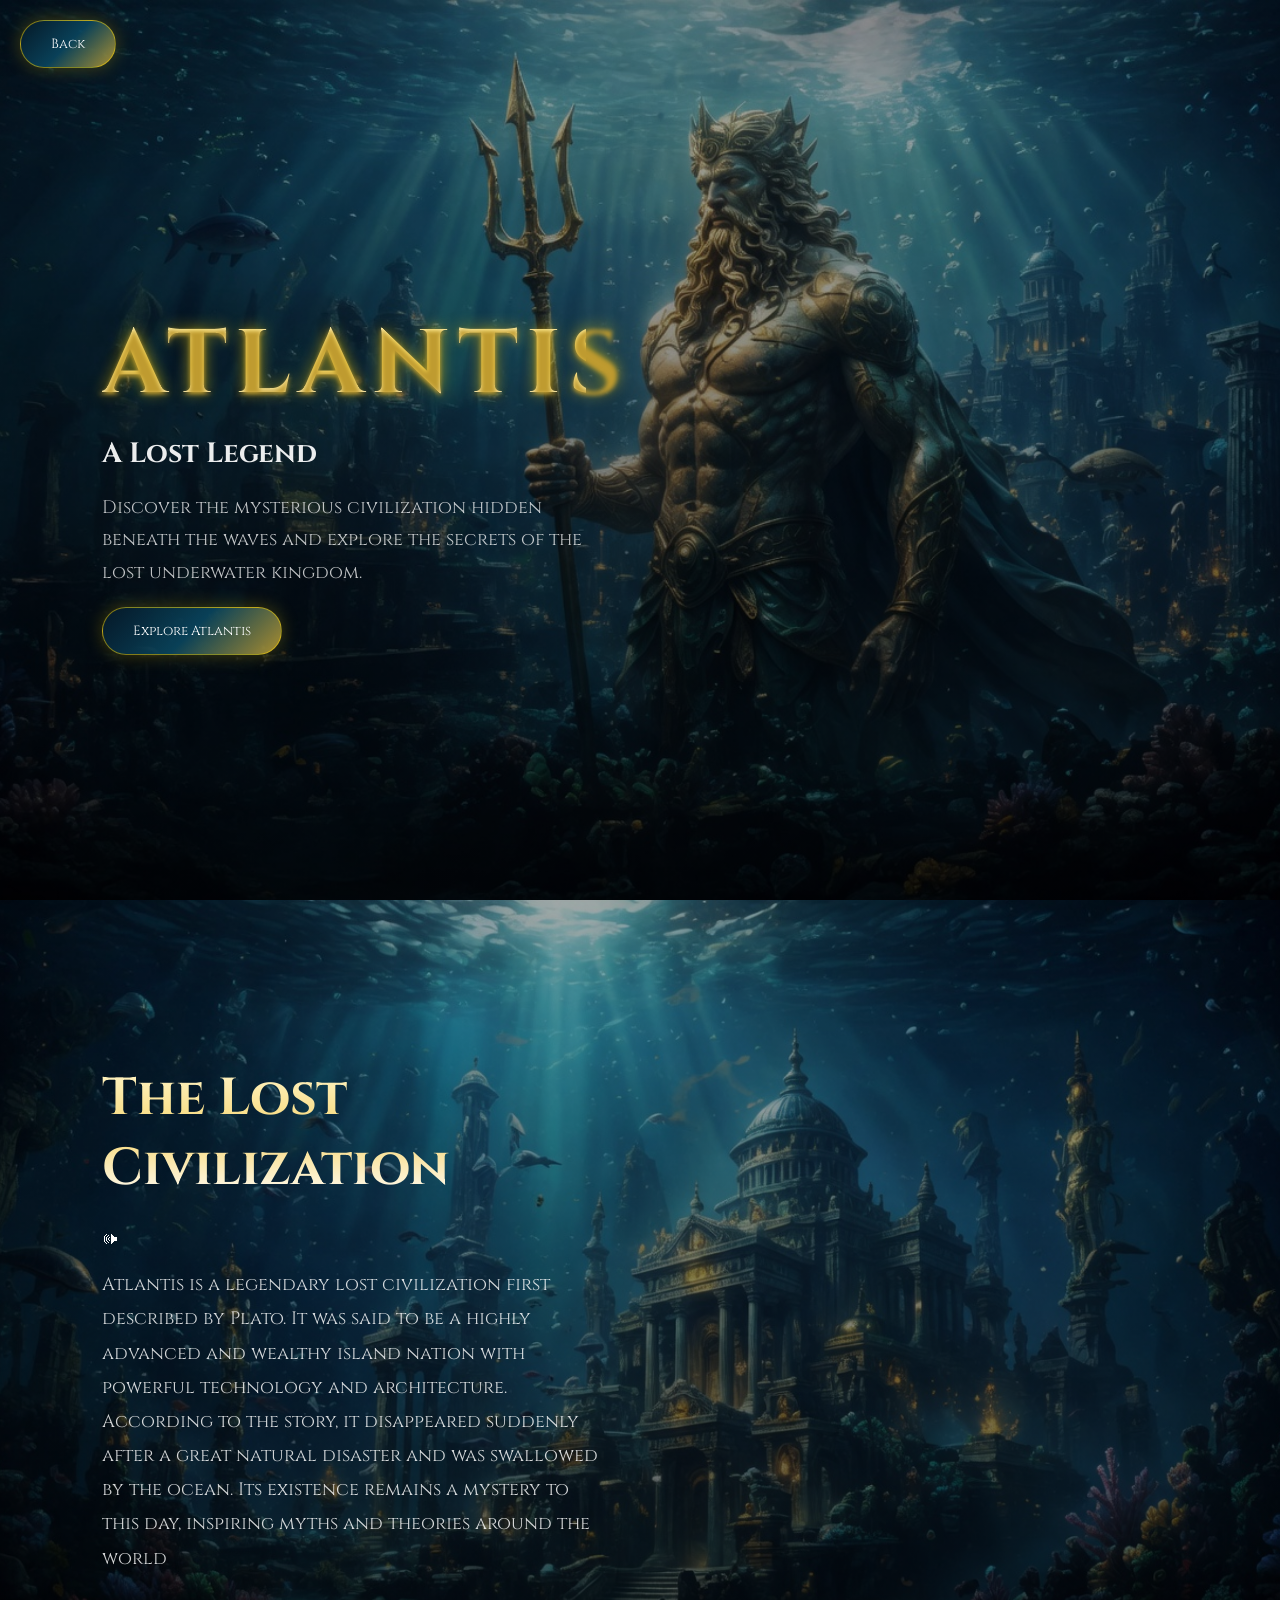
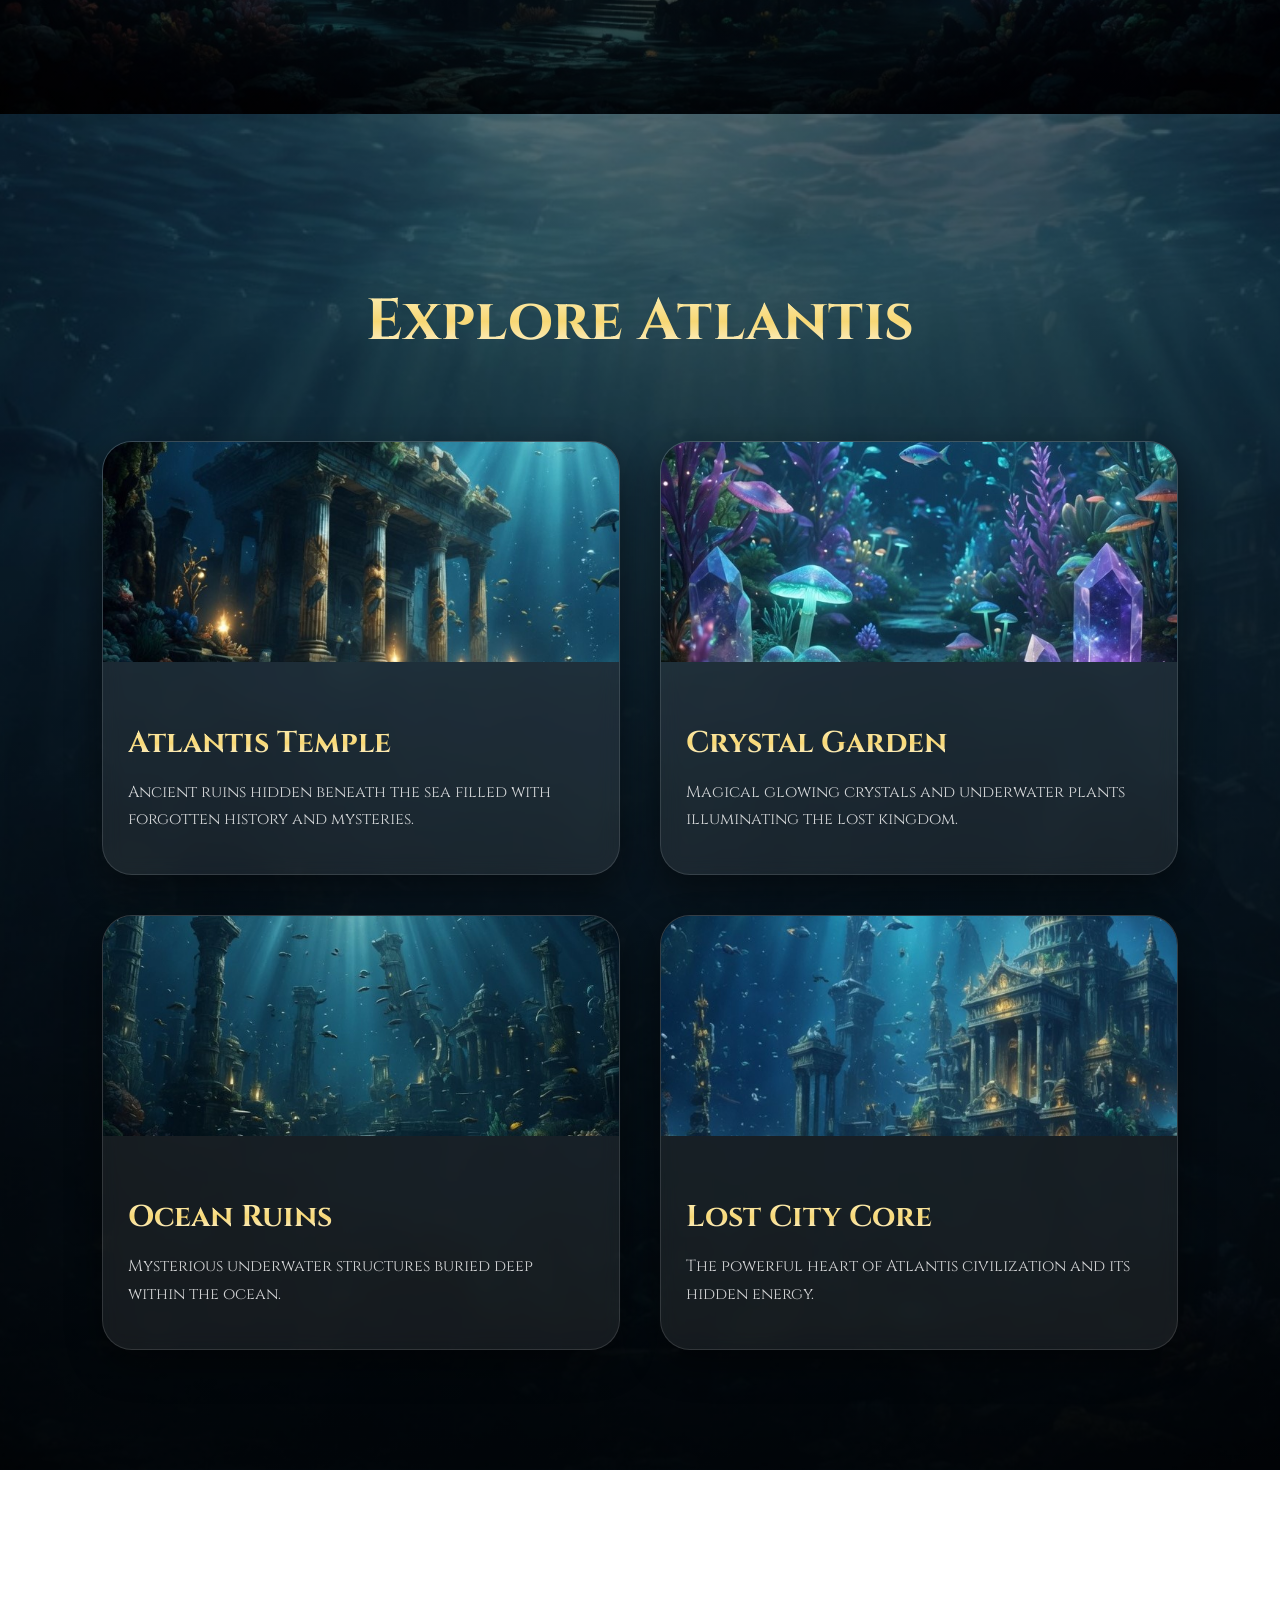
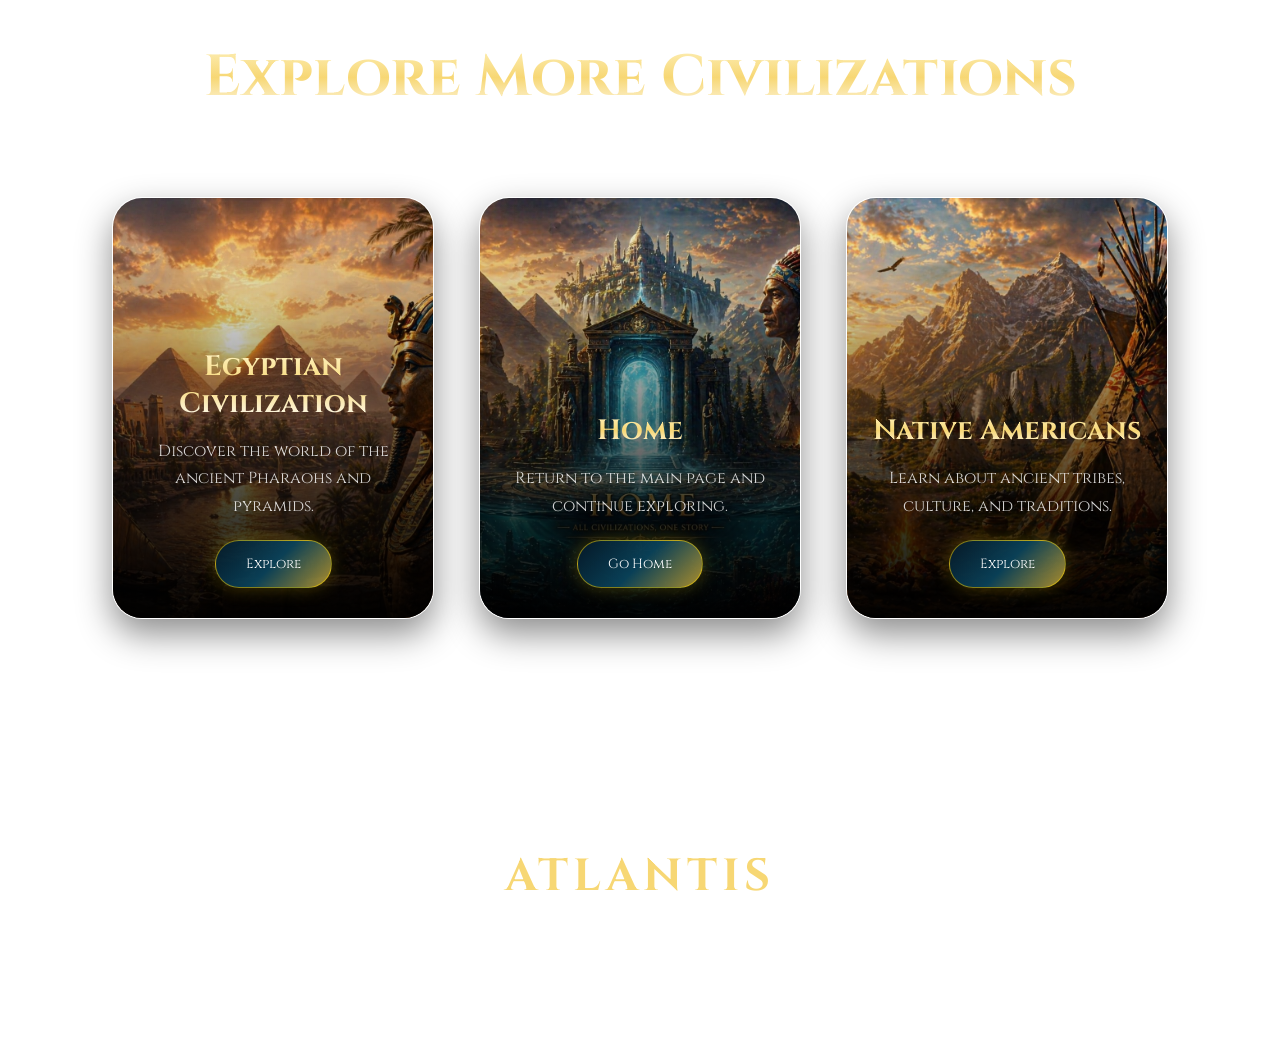
==== Atlantis-Page/page.html @ 10d13ae3 "The new version of Atlantis page" ====
<!DOCTYPE html>
<html lang="en">

<head>
    <meta charset="UTF-8">
    <meta name="viewport" content="width=device-width, initial-scale=1.0">
    <title>Atlantis</title>
    <link rel="stylesheet" href="theme.css">
    <link href="https://fonts.googleapis.com/css2?family=Cinzel:wght@400;500;600;700&display=swap" rel="stylesheet">
</head>

<body>

    <section class="hero">
        <div class="hero-text">
            <h1 class="main-title">ATLANTIS</h1>
            <h2 class="hero-subtitle">A Lost Legend</h2>
            <p class="hero-description">
                Discover the mysterious civilization hidden beneath the waves and explore
                the secrets of the lost underwater kingdom.
            </p>
            <button class="explore-btn">
                Explore Atlantis
            </button>

            <a href="../Start Page/index.html">
                <button class="back-btn" onclick="window.history.back()">
                    Back
                </button>
            </a>
        </div>

    </section>


    <section class="intro-section">

        <div class="brief">
            <h2 class="brief-title">
                The Lost Civilization
            </h2>
            <span class="ai-reader" onclick="toggleAudio(this)">
                    🕪
            </span>
            <div class="audio-box">
                <audio id="brief-audio" src="Media/AIReader.mp3"></audio>
            </div>
              <p>Atlantis is a legendary lost civilization first
                 described by Plato. It was said to be a highly advanced 
                 and wealthy island nation with powerful technology and architecture. According to the story,
                  it disappeared suddenly after a great natural disaster and was swallowed by the ocean.
                   Its existence remains a mystery to this day, inspiring myths and theories around the world
            </p>

        </div>

    </section>


    <section class="features-section">

        <h2 class="section-title">
            Explore Atlantis
        </h2>
        <div class="cards-container">

            <div class="card" onclick="showPopup('popup1')">
                <img src="Media/temple.jpeg" alt="Temple">
                <div class="card-content">
                    <h3 class="card-title">
                        Atlantis Temple
                    </h3>
                    <p>
                        Ancient ruins hidden beneath the sea filled with
                        forgotten history and mysteries.
                    </p>
                </div>
            </div>

            <div class="card" onclick="showPopup('popup2')">
                <img src="Media/crystal.jpeg" alt="Crystal Garden">
                <div class="card-content">
                    <h3 class="card-title">
                        Crystal Garden
                    </h3>
                    <p>
                        Magical glowing crystals and underwater plants
                        illuminating the lost kingdom.
                    </p>
                </div>
            </div>

            <div class="card" onclick="showPopup('popup3')">
                <img src="Media/ocean-ruins.jpeg" alt="Ocean Ruins">
                <div class="card-content">
                    <h3 class="card-title">
                        Ocean Ruins
                    </h3>
                    <p>
                        Mysterious underwater structures buried deep
                        within the ocean.
                    </p>
                </div>
            </div>

            <div class="card" onclick="showPopup('popup4')">
                <img src="Media/lost-city.jpeg" alt="Lost City Core">
                <div class="card-content">
                    <h3 class="card-title">
                        Lost City Core
                    </h3>
                    <p>
                        The powerful heart of Atlantis civilization
                        and its hidden energy.
                    </p>
                </div>
            </div>

        </div>
    </section>


    <section class="more-civilizations">
        <h2 class="more-title">
            Explore More Civilizations
        </h2>
        <div class="more-cards">

            <div class="more-card">
                <img src="Media/lastSection.png" alt="Egypt Civilization" class="card-img-top">
                <div class="more-card-content">
                    <h3>
                        Egyptian Civilization
                    </h3>
                    <p>
                        Discover the world of the ancient Pharaohs
                        and pyramids.
                    </p>
                    <a href="../Pharaohs-Page/pharaohs.html">
                        <button>
                            Explore
                        </button>
                    </a>
                </div>

            </div>

            <div class="more-card">
                <img src="Media/lastSection(home).png"alt="Home" class="card-img-top">
                <div class="more-card-content">
                    <h3>
                        Home
                    </h3>
                    <p>
                        Return to the main page and continue exploring.
                    </p>
                    <a href="../Start Page/index.html">
                        <button>
                            Go Home
                        </button>
                    </a>
                </div>
            </div>

            <div class="more-card">
                <img src="Media/lastSection(native americans).png" alt="Native Americans" class="card-img-top">
                <div class="more-card-content">
                    <h3>
                        Native Americans
                    </h3>
                    <p>
                        Learn about ancient tribes, culture,
                        and traditions.
                    </p>
                    <a href="../NativeAmericans-Page/american.html">
                        <button>
                            Explore
                        </button>
                    </a>
                </div>
            </div>
        </div>

    </section>

   <div class="last-section-bg">
    <footer class="footer">
        <h2 class="footer-title">
            ATLANTIS
        </h2>
        <p>
            Dive into the mysteries of Atlantis and explore
            ancient civilizations.
        </p>
    </footer>

</div>

    <script src="script.js"></script>

 <div class="popup" id="popup">
    <div class="popup-content">

        <span class="close" onclick="closePopup()">✖</span>

        <div class="popup-body">
            <img id="popup-img" src="" alt="image">
            <div class="popup-text">
                <h2 id="popup-title"></h2>
                <p id="popup-text"></p>
            </div>
        </div>

    </div>
</div>

</body>

</html>
---- Atlantis-Page/theme.css ----
html,
body {
  overflow-x: hidden;
  scroll-behavior: smooth;
}

body {
  margin: 0;
  padding: 0;
  min-height: 100vh;
  font-family: 'Cinzel', serif;
  background:
    linear-gradient(to bottom,
      rgba(1, 12, 24, .92),
      rgba(3, 22, 38, .92),
      rgba(1, 10, 20, .96));
  background-size: cover;
  background-position: center;
  background-attachment: fixed;
  color: white;
}


section {
  position: relative;
  width: 100%;
  padding: 120px 8%;
  box-sizing: border-box;
}


.hero {
  min-height: 100vh;
  display: flex;
  align-items: center;
  justify-content: space-between;
  gap: 60px;
  background:
    linear-gradient(rgba(0, 0, 0, .30),
      rgba(0, 0, 0, .65)),
    url('Media/newBackground.png');
  background-size: cover;
  background-position: center;
}

.hero-text {
  width: 45%;
}

.main-title {
  font-size: 90px;
  line-height: 1;
  letter-spacing: 8px;
  margin-bottom: 25px;
  background: linear-gradient(to bottom,
      #fff6cc,
      #f7d774,
      #ffffff);
  -webkit-background-clip: text;
  -webkit-text-fill-color: transparent;
  text-shadow: 0px 2px 4px #bf9b30, 0px 0px 15px rgba(255, 215, 0, .6);
}

.hero-subtitle {
  font-size: 28px;
  margin-bottom: 20px;
  color: rgba(255, 255, 255, .92);
}

.hero-description {
  font-size: 18px;
  line-height: 1.8;
  color: rgba(255, 255, 255, .75);
  max-width: 500px;
}


.explore-btn,
.back-btn {
  padding: 14px 30px;
  border-radius: 50px;
  border: 1px solid rgba(255, 215, 0, .5);
  background: linear-gradient(135deg,
      rgba(5, 25, 40, .95),
      rgba(10, 70, 95, .9),
      rgba(212, 175, 55, .8));
  color: white;
  font-family: 'Cinzel', serif;
  cursor: pointer;
  transition: .35s ease;
  box-shadow: 0 0 18px rgba(255, 215, 0, .25);
}

.explore-btn:hover,
.back-btn:hover {
  transform: translateY(-4px) scale(1.03);
  box-shadow: 0 0 30px rgba(255, 215, 0, .45);
}

.back-btn {
  position: fixed;
  top: 20px;
  left: 20px;
  z-index: 9999;
}

.intro-section {
  display: grid;
  grid-template-columns: 1fr 1fr;
  align-items: center;
  gap: 80px;
  background:
    linear-gradient(rgba(0, 0, 0, .30),
      rgba(0, 0, 0, .65)),
    url('Media/section2.png');
  background-size: cover;
  background-position: center;
}

.brief-title {
  font-size: 52px;
  margin-bottom: 25px;
  background: linear-gradient(to bottom,
      #fff6cc,
      #f7d774,
      #ffffff);
  -webkit-background-clip: text;
  -webkit-text-fill-color: transparent;
}

.brief p {
  color: rgba(255, 255, 255, .82);

  font-size: 18px;
  line-height: 1.9;
}


.features-section {
  background:
    linear-gradient(rgba(0, 0, 0, .30),
      rgba(0, 0, 0, .75)),
    url('Media/sec3.png');
  background-size: cover;
  background-position: center;
}

.section-title {
  text-align: center;
  font-size: 58px;
  margin-bottom: 80px;
  background: linear-gradient(to bottom,
      #fff6cc,
      #f7d774,
      #ffffff);
  -webkit-background-clip: text;
  -webkit-text-fill-color: transparent;
}

.cards-container {
  display: grid;
  grid-template-columns: repeat(2, 1fr);
  gap: 40px;
  width: 100%;
  max-width: 1200px;
  margin: auto;
}

.card {
  position: relative;
  overflow: hidden;
  min-height: 320px;
  border-radius: 30px;
  background: rgba(255, 255, 255, .08);
  backdrop-filter: blur(10px);
  border: 1px solid rgba(255, 255, 255, .12);
  box-shadow:
    0 15px 35px rgba(0, 0, 0, .45);

  transition:
    transform .35s ease,
    box-shadow .35s ease;
}

.card:hover {
  transform: translateY(-10px) scale(1.02);
  box-shadow: 0 25px 45px rgba(0, 0, 0, .65);
}

.card img {
  width: 100%;
  height: 220px;
  object-fit: cover;
  background: linear-gradient(to top,
      rgba(0, 0, 0, .95) 0%,
      rgba(0, 0, 0, .75) 25%,
      rgba(0, 0, 0, .45) 50%,
      rgba(0, 0, 0, .15) 75%,
      rgba(0, 0, 0, 0) 100%);
}

.card-content {
  padding: 25px;
}

.card-title {
  font-size: 30px;
  margin-bottom: 15px;
  background: linear-gradient(to bottom,
      #fff6cc,
      #f7d774,
      #ffffff);
  -webkit-background-clip: text;
  -webkit-text-fill-color: transparent;
}

.card p {
  color: rgba(255, 255, 255, .8);
  line-height: 1.7;
  font-size: 16px;
}

.more-civilizations {
  text-align: center;
  background:
    linear-gradient(rgba(0, 0, 0, .55),
      rgba(0, 0, 0, .78)),
    url('Media/sec4.png');
  background-size: cover;
  background-position: center;
  background-attachment: fixed;
}

.more-title {
  font-size: 58px;
  margin-bottom: 80px;

  background: linear-gradient(to bottom,
      #fff6cc,
      #f7d774,
      #ffffff);
  -webkit-background-clip: text;
  -webkit-text-fill-color: transparent;
}

.more-cards {
  display: flex;
  justify-content: center;
  align-items: center;
  gap: 45px;
  flex-wrap: wrap;
}


.more-card button {
  padding: 14px 30px;
  border-radius: 50px;
  border: 1px solid rgba(255, 215, 0, .5);
  background: linear-gradient(135deg,
      rgba(5, 25, 40, .95),
      rgba(10, 70, 95, .9),
      rgba(212, 175, 55, .8));
  color: white;
  font-family: 'Cinzel', serif;
  cursor: pointer;
  transition: .35s ease;
  box-shadow: 0 0 18px rgba(255, 215, 0, .25);
}

.more-card button:hover {
  transform: scale(1.05);
  box-shadow: 0 0 15px rgba(255, 215, 55, .4);
}

.more-card {
  position: relative;
  width: 320px;
  height: 420px;
  overflow: hidden;
  border-radius: 30px;
  background: rgba(255, 255, 255, .08);
  backdrop-filter: blur(10px);
  border: 1px solid rgba(255, 255, 255, .15);
  box-shadow: 0 15px 35px rgba(0, 0, 0, .45);
  transition:
    transform .4s ease,
    box-shadow .4s ease;
}

.more-card:hover {
  transform: translateY(-12px) scale(1.03);
  box-shadow:
    0 25px 45px rgba(0, 0, 0, .65);
}

.card-img-top {
  width: 100%;
  height: 100%;
  object-fit: cover;
}

.more-card::before {
  content: "";
  position: absolute;
  inset: 0;
  background: linear-gradient(to top,
      rgba(0, 0, 0, .95) 0%,
      rgba(0, 0, 0, .75) 25%,
      rgba(0, 0, 0, .45) 50%,
      rgba(0, 0, 0, .15) 75%,
      rgba(0, 0, 0, 0) 100%);

  z-index: 1;
}


.more-card-content {
  position: absolute;
  bottom: 30px;
  left: 25px;
  right: 25px;
  z-index: 2;
}

.more-card-content h3 {
  font-size: 28px;
  margin-bottom: 15px;
  background: linear-gradient(to bottom,
      #fff6cc,
      #f7d774,
      #ffffff);

  -webkit-background-clip: text;
  -webkit-text-fill-color: transparent;
}

.more-card-content p {
  color: rgba(255, 255, 255, .82);
  line-height: 1.7;
  margin-bottom: 20px;
}


.last-section-bg {
  background:
    linear-gradient(rgba(0, 0, 0, .45),
      rgba(0, 0, 0, .88)),
    url('Media/footer.png');

  background-size: cover;
  background-position: center;
  background-attachment: fixed;

}


.footer {
  text-align: center;
  padding: 70px 20px;
}

.footer-title {
  font-size: 45px;
  letter-spacing: 5px;
  margin-bottom: 20px;
  color: #f7d774;
}

.footer p {
  color: rgba(255, 255, 255, .7);
  font-size: 17px;
}


.popup {
  display: none;
  position: fixed;
  inset: 0;
  background: rgba(0, 0, 0, .7);
  justify-content: center;
  align-items: center;
  z-index: 9999;
}


.popup-content {
  background: rgba(34, 52, 62, 0.95);
  padding: 25px;
  border-radius: 20px;
  width: 70%;
  color: white;
  position: relative;
}

.popup-body {
  display: flex;
  gap: 20px;
  align-items: flex-start;
}

.popup-body img {
  width: 45%;
  height: 300px;
  object-fit: cover;
  border-radius: 15px;
}

.popup-text h2 {
  width: 55%;
  max-height: 300px;
  overflow-y: auto;
  padding-right: 10px;
    background: linear-gradient(to bottom,
      #fff6cc,
      #f7d774,
      #ffffff);
  -webkit-background-clip: text;
  -webkit-text-fill-color: transparent;
}

.popup-text p {
  line-height: 1.8;
}


.close {
  position: absolute;
  top: 10px;
  right: 15px;
  cursor: pointer;
  font-size: 20px;
}



@media (max-width: 992px) {

  .hero,
  .intro-section {
    grid-template-columns: 1fr;
    flex-direction: column;
    text-align: center;
  }

  .hero-text,
  .hero-image {
    width: 100%;
  }

  .main-title {
    font-size: 65px;
  }

  .cards-container {
    grid-template-columns: 1fr;
  }
}


@media (max-width: 768px) {
  .popup-body {
    flex-direction: column;
  }

  .popup-body img,
  .popup-text {
    width: 100%;
  }
}

@media (max-width: 600px) {

  section {
    padding: 90px 6%;
  }

  .main-title {
    font-size: 48px;
    letter-spacing: 4px;
  }

  .brief-title,
  .section-title,
  .more-title,
  .gallery-title {
    font-size: 38px;
  }

  .hero-subtitle {
    font-size: 22px;
  }

  .more-card {
    width: 100%;
    max-width: 340px;
  }
}
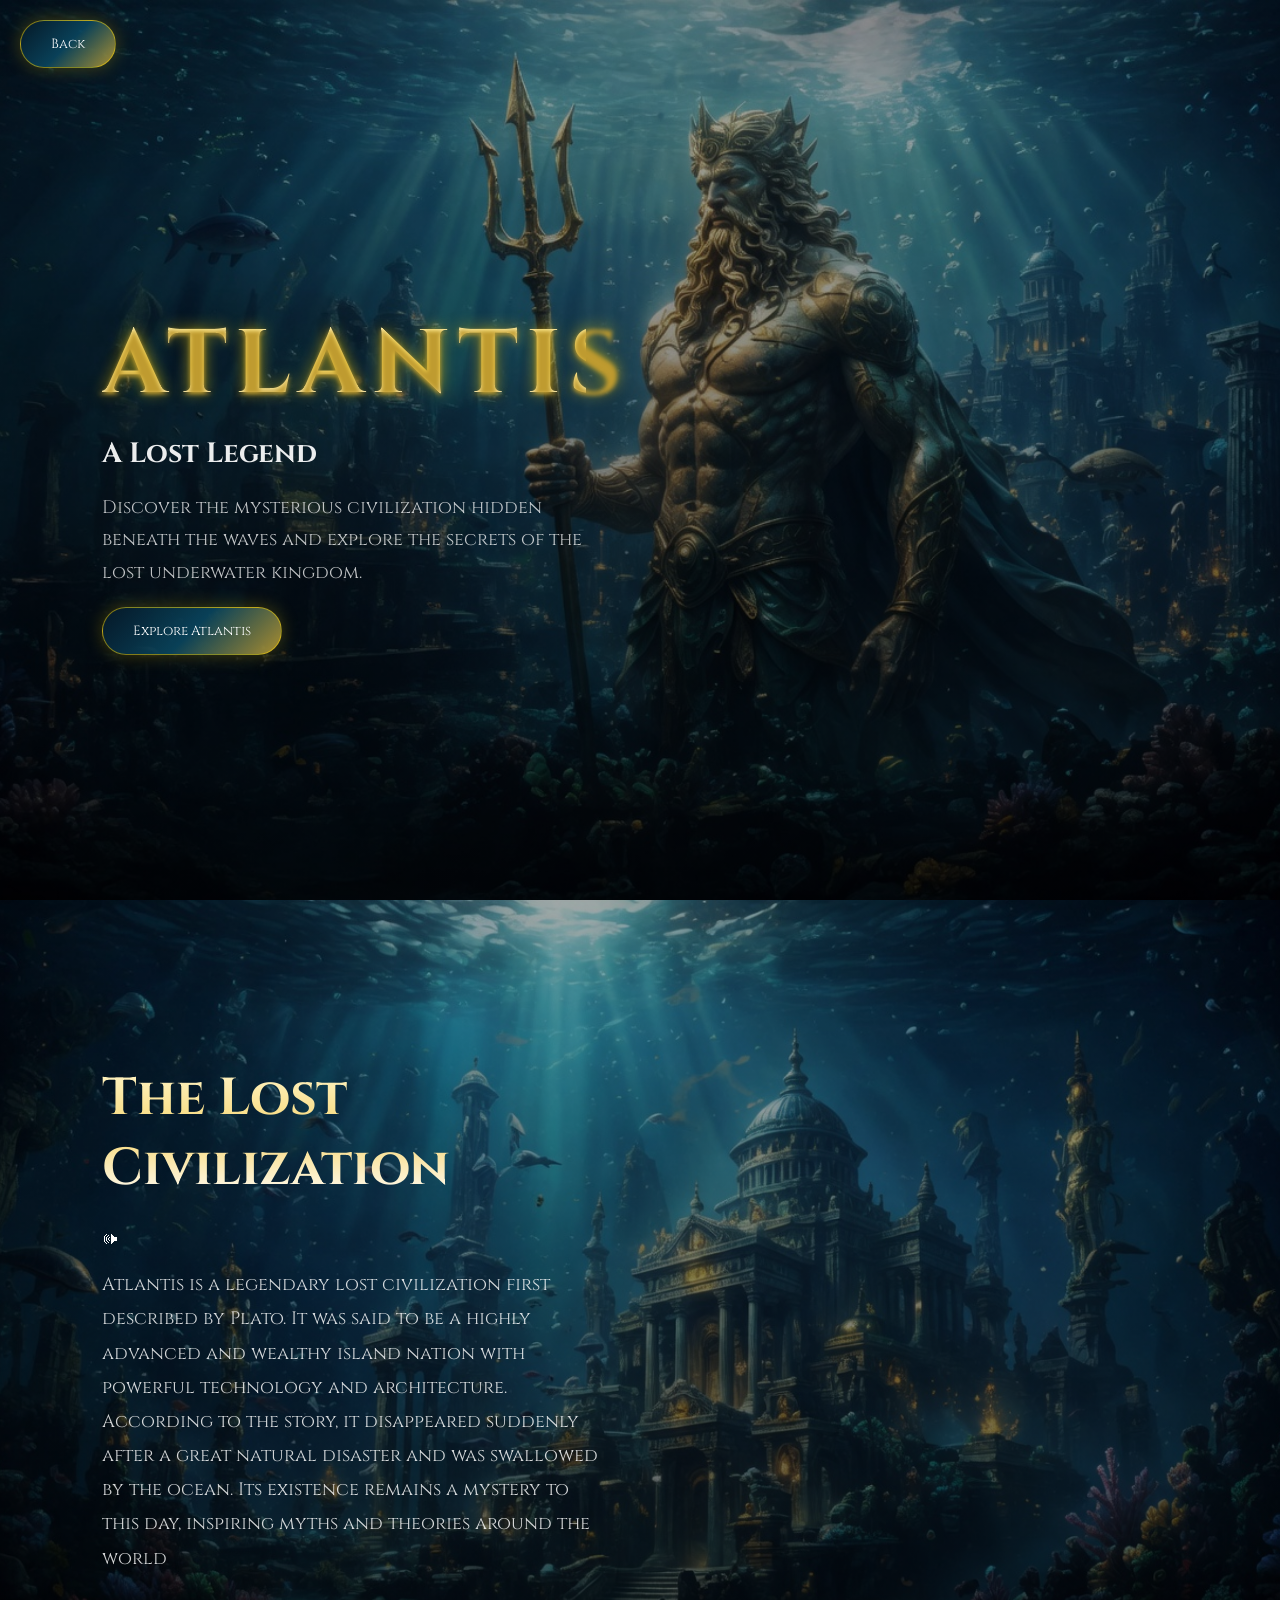
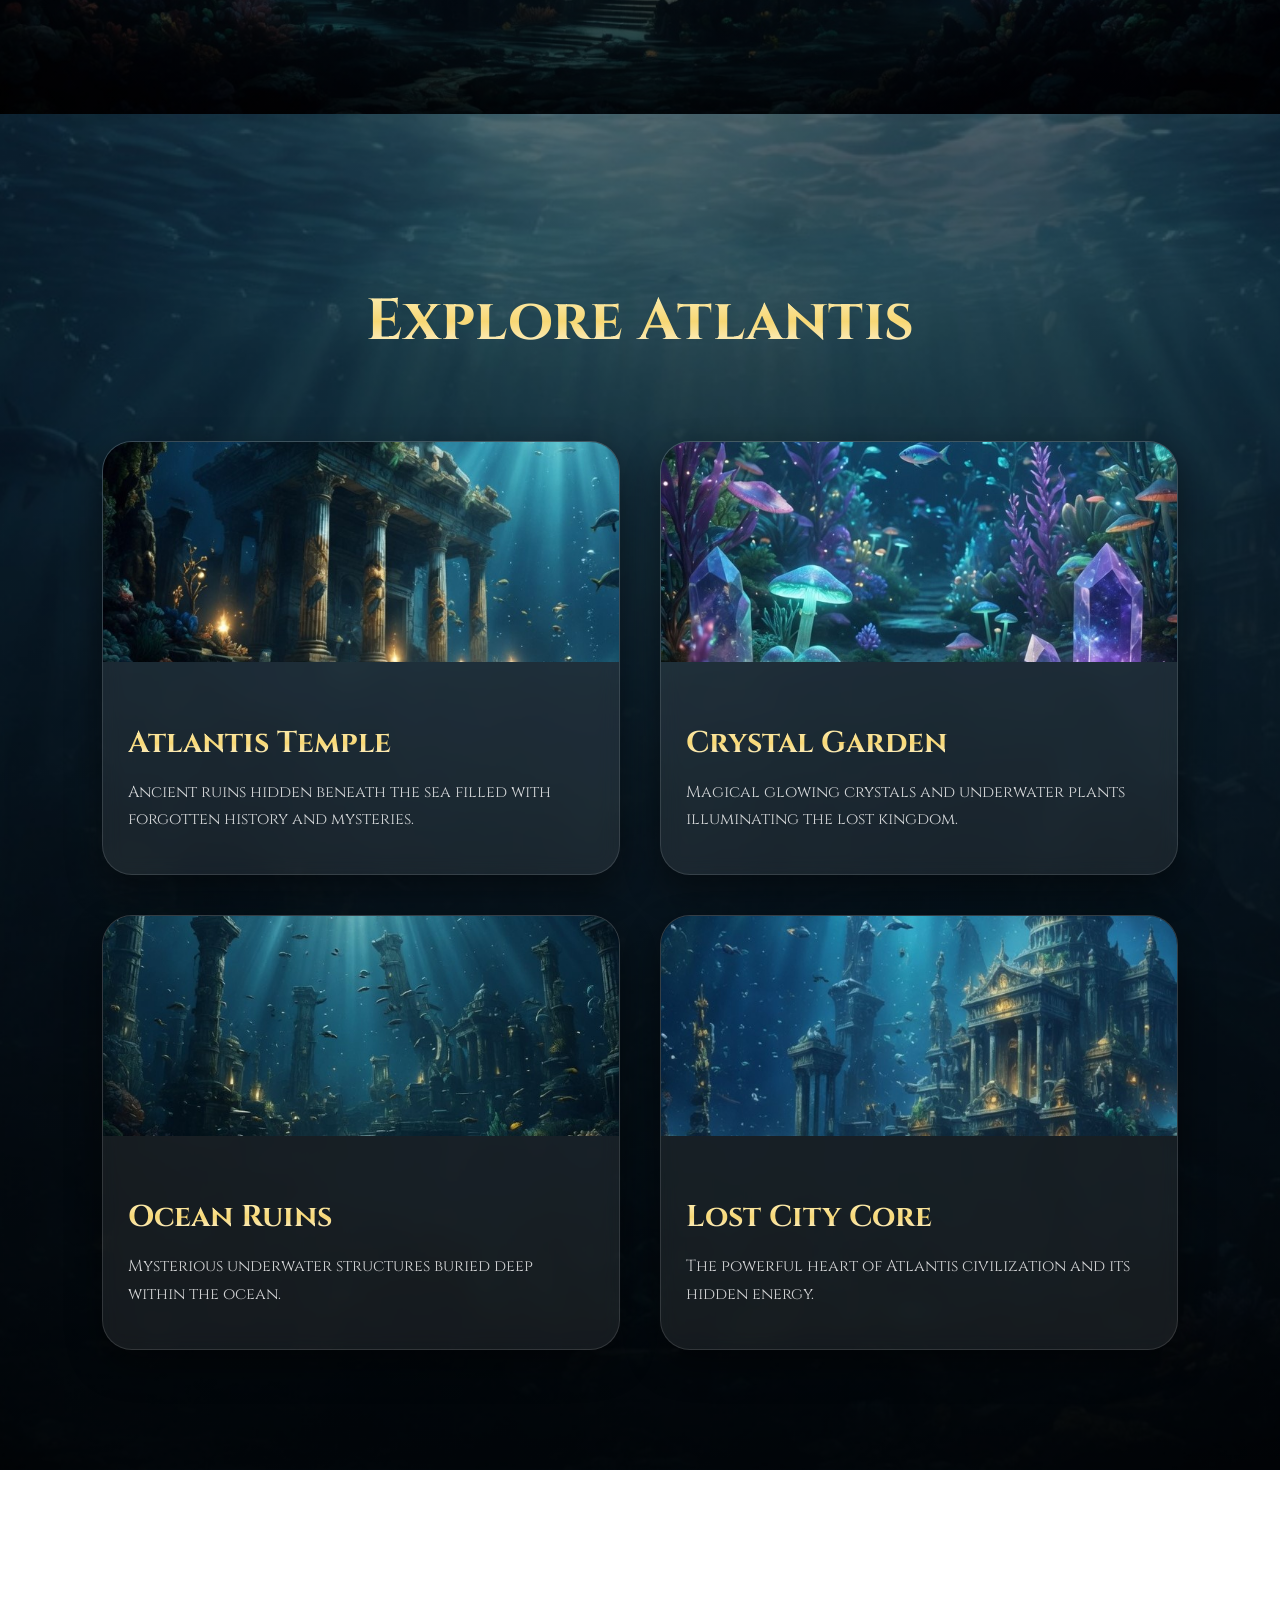
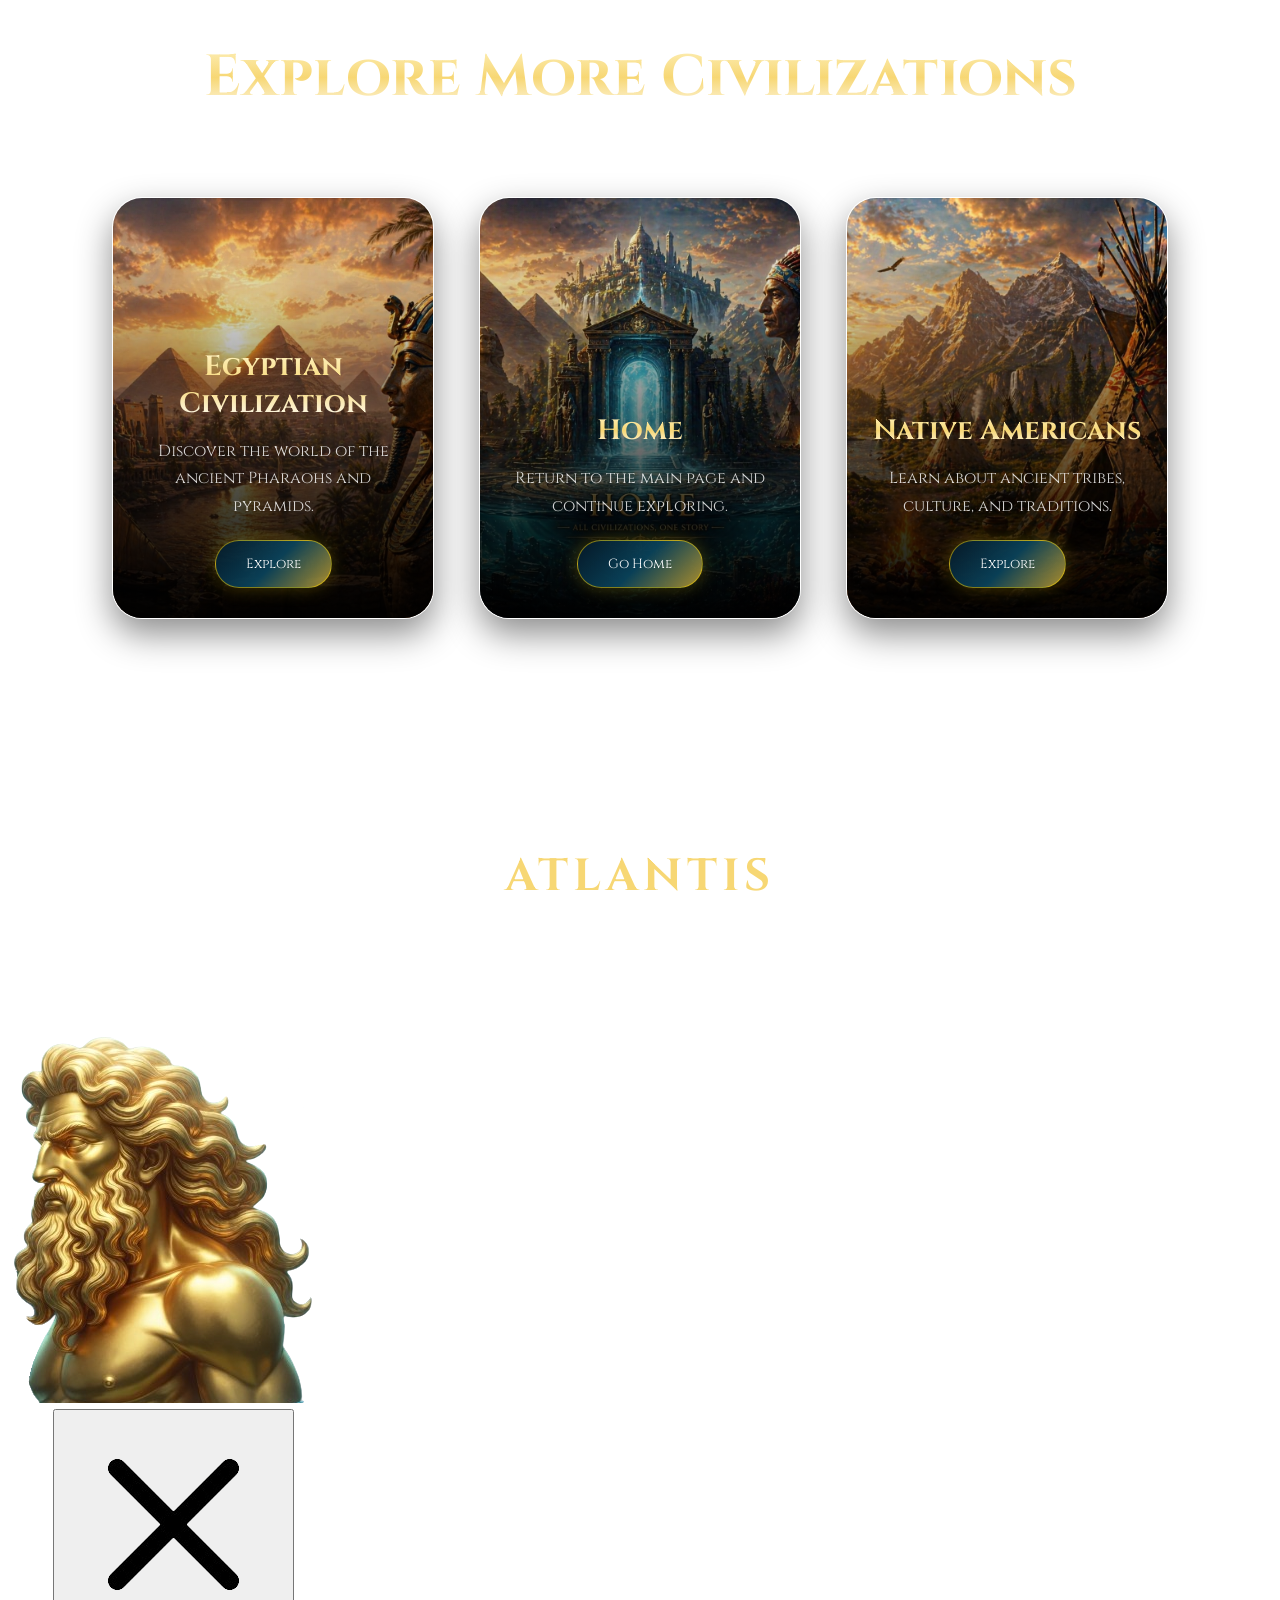
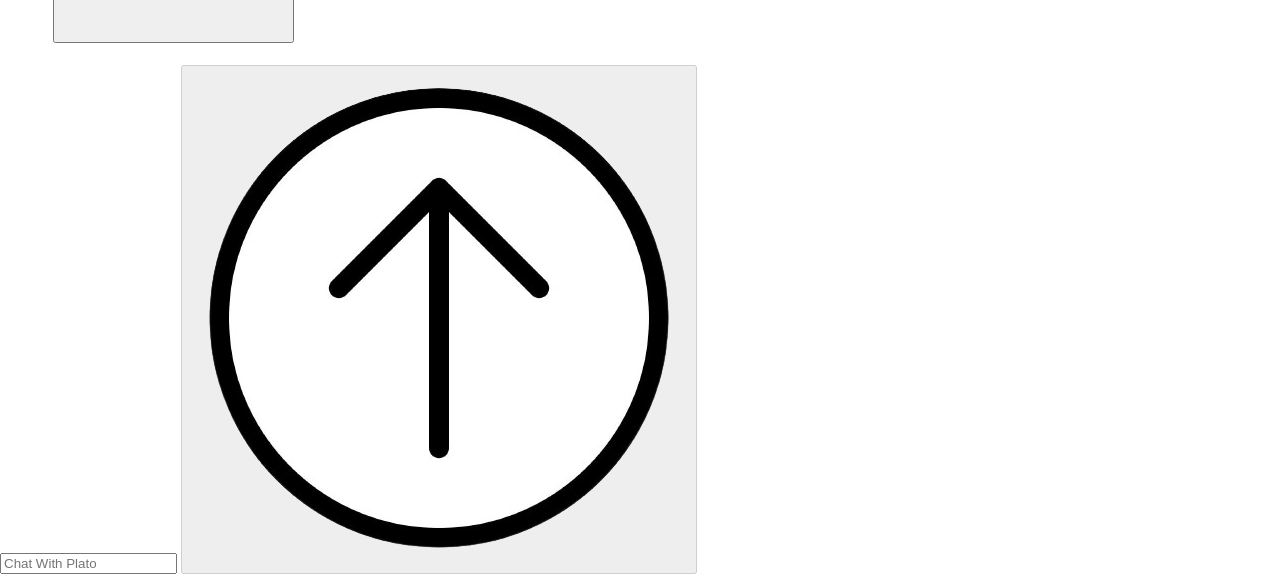
==== commit a348e58c: "Adding chatbot and fixing brightness" ====
--- a/Atlantis-Page/page.html
+++ b/Atlantis-Page/page.html
@@ -5,7 +5,9 @@
     <meta charset="UTF-8">
     <meta name="viewport" content="width=device-width, initial-scale=1.0">
     <title>Atlantis</title>
+    <link rel="icon" href="Media/icon.png">
     <link rel="stylesheet" href="theme.css">
+    <link rel="stylesheet" href="chatbot_atlantis.css">
     <link href="https://fonts.googleapis.com/css2?family=Cinzel:wght@400;500;600;700&display=swap" rel="stylesheet">
 </head>
 
@@ -40,16 +42,16 @@
                 The Lost Civilization
             </h2>
             <span class="ai-reader" onclick="toggleAudio(this)">
-                    🕪
+                🕪
             </span>
             <div class="audio-box">
                 <audio id="brief-audio" src="Media/AIReader.mp3"></audio>
             </div>
-              <p>Atlantis is a legendary lost civilization first
-                 described by Plato. It was said to be a highly advanced 
-                 and wealthy island nation with powerful technology and architecture. According to the story,
-                  it disappeared suddenly after a great natural disaster and was swallowed by the ocean.
-                   Its existence remains a mystery to this day, inspiring myths and theories around the world
+            <p>Atlantis is a legendary lost civilization first
+                described by Plato. It was said to be a highly advanced
+                and wealthy island nation with powerful technology and architecture. According to the story,
+                it disappeared suddenly after a great natural disaster and was swallowed by the ocean.
+                Its existence remains a mystery to this day, inspiring myths and theories around the world
             </p>
 
         </div>
@@ -146,7 +148,7 @@
             </div>
 
             <div class="more-card">
-                <img src="Media/lastSection(home).png"alt="Home" class="card-img-top">
+                <img src="Media/lastSection(home).png" alt="Home" class="card-img-top">
                 <div class="more-card-content">
                     <h3>
                         Home
@@ -183,37 +185,68 @@
 
     </section>
 
-   <div class="last-section-bg">
-    <footer class="footer">
-        <h2 class="footer-title">
-            ATLANTIS
-        </h2>
-        <p>
-            Dive into the mysteries of Atlantis and explore
-            ancient civilizations.
-        </p>
-    </footer>
-
-</div>
-
+    <div class="last-section-bg">
+        <footer class="footer">
+            <h2 class="footer-title">
+                ATLANTIS
+            </h2>
+            <p>
+                Dive into the mysteries of Atlantis and explore
+                ancient civilizations.
+            </p>
+        </footer>
+
+    </div>
+
+    <div class="popup" id="popup">
+        <div class="popup-content">
+
+            <span class="close" onclick="closePopup()">✖</span>
+
+            <div class="popup-body">
+                <img id="popup-img" src="" alt="image">
+                <div class="popup-text">
+                    <h2 id="popup-title"></h2>
+                    <p id="popup-text"></p>
+                </div>
+            </div>
+
+        </div>
+    </div>
+
+
+    <!-- chatbot section here -->
+
+    <div id="chatbot-icon">
+        <img src="../Chat-Bot/media/atlantis1.png" alt="bot">
+    </div>
+
+    <div id="chatbot-container">
+        <div id="chatbot-header">
+            <span>Plato</span>
+            <button id="close-btn">
+                <img src="../Chat-Bot/media/close.png" alt="send">
+            </button>
+        </div>
+
+        <div id="chatbot-body">
+            <div id="chat-bg"></div>
+            <div id="chatbot-messages"></div>
+        </div>
+
+        <div id="chatbot-input-container">
+            <input id="chatbot-input" placeholder="Chat With Plato" rows="1"></input>
+            <button id="send-btn" disabled>
+                <img src="../Chat-Bot/media/send.png" alt="send">
+            </button>
+        </div>
+
+    </div>
+
+
+    <script src="../Chat-Bot/chatbot.js"></script>
     <script src="script.js"></script>
 
- <div class="popup" id="popup">
-    <div class="popup-content">
-
-        <span class="close" onclick="closePopup()">✖</span>
-
-        <div class="popup-body">
-            <img id="popup-img" src="" alt="image">
-            <div class="popup-text">
-                <h2 id="popup-title"></h2>
-                <p id="popup-text"></p>
-            </div>
-        </div>
-
-    </div>
-</div>
-
 </body>
 
 </html>
--- a/Atlantis-Page/theme.css
+++ b/Atlantis-Page/theme.css
@@ -98,7 +98,7 @@
 }
 
 .back-btn {
-  position: fixed;
+  position: absolute;
   top: 20px;
   left: 20px;
   z-index: 9999;
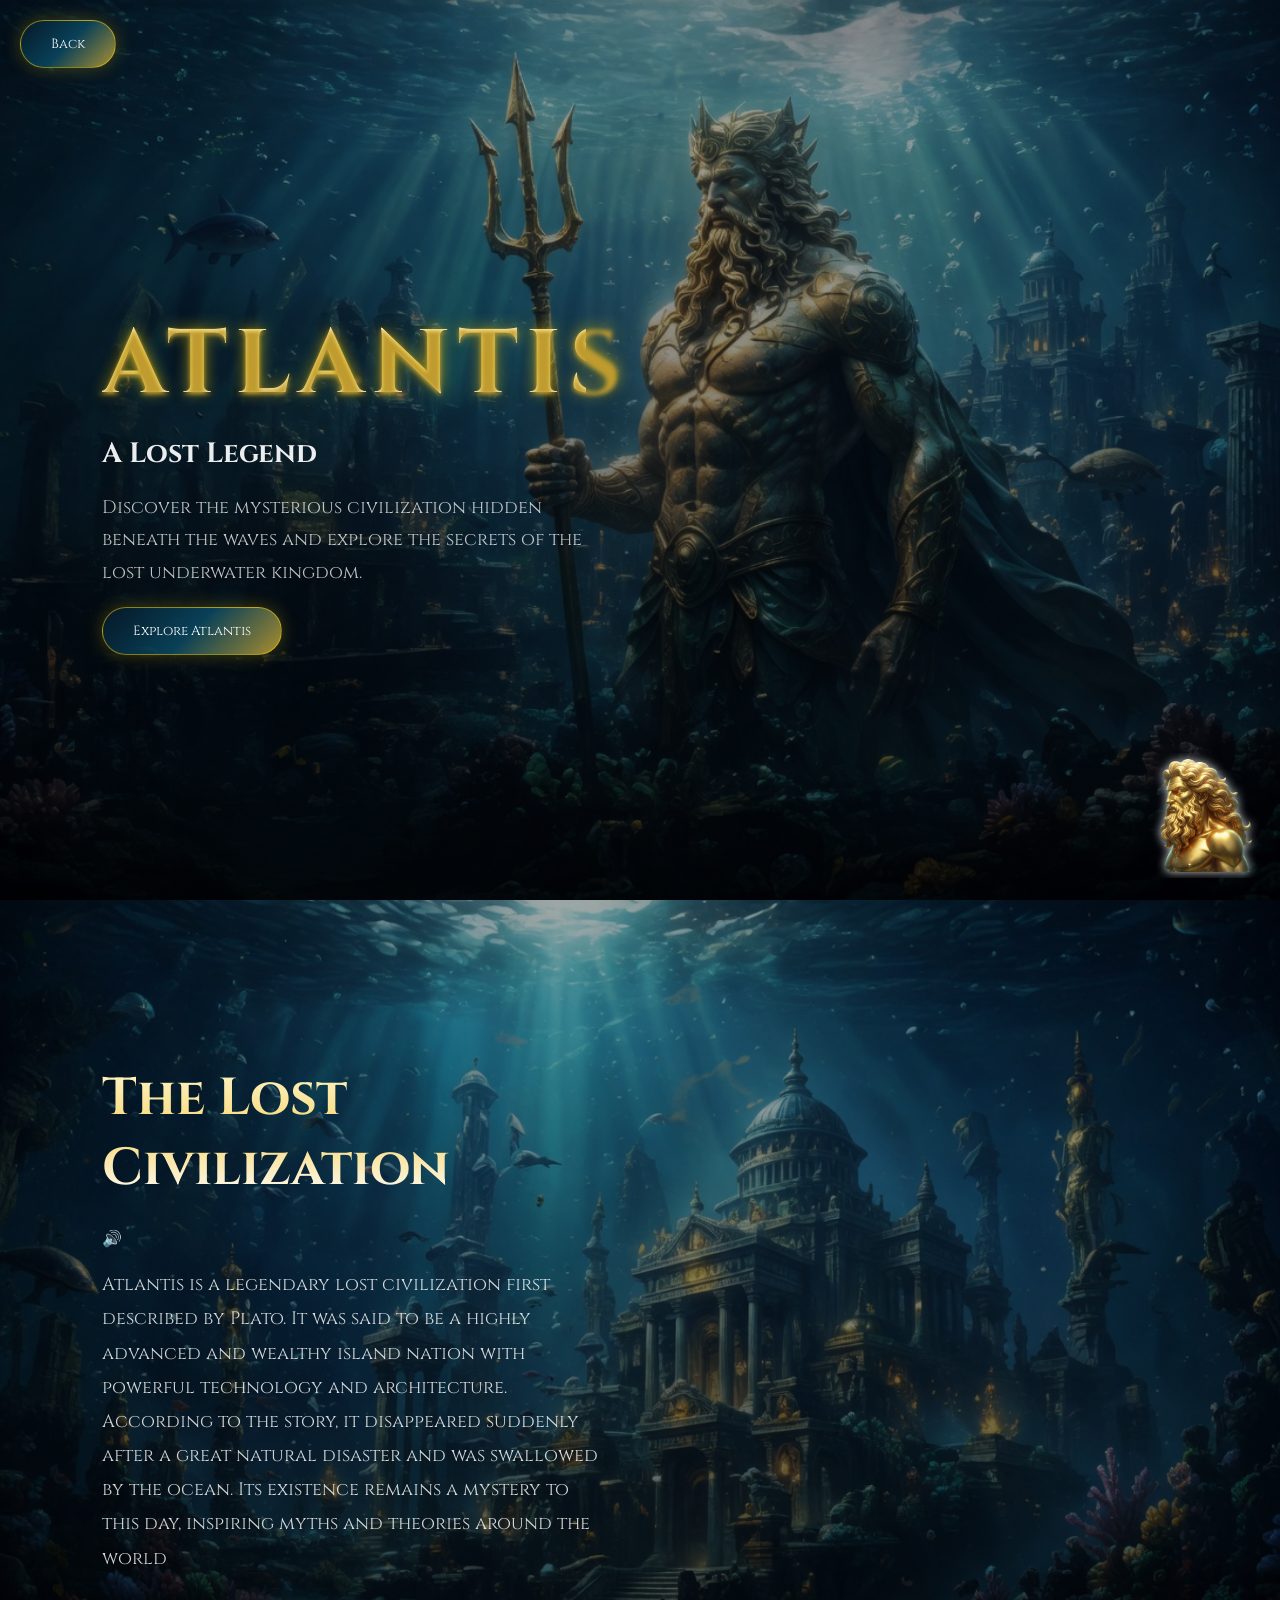
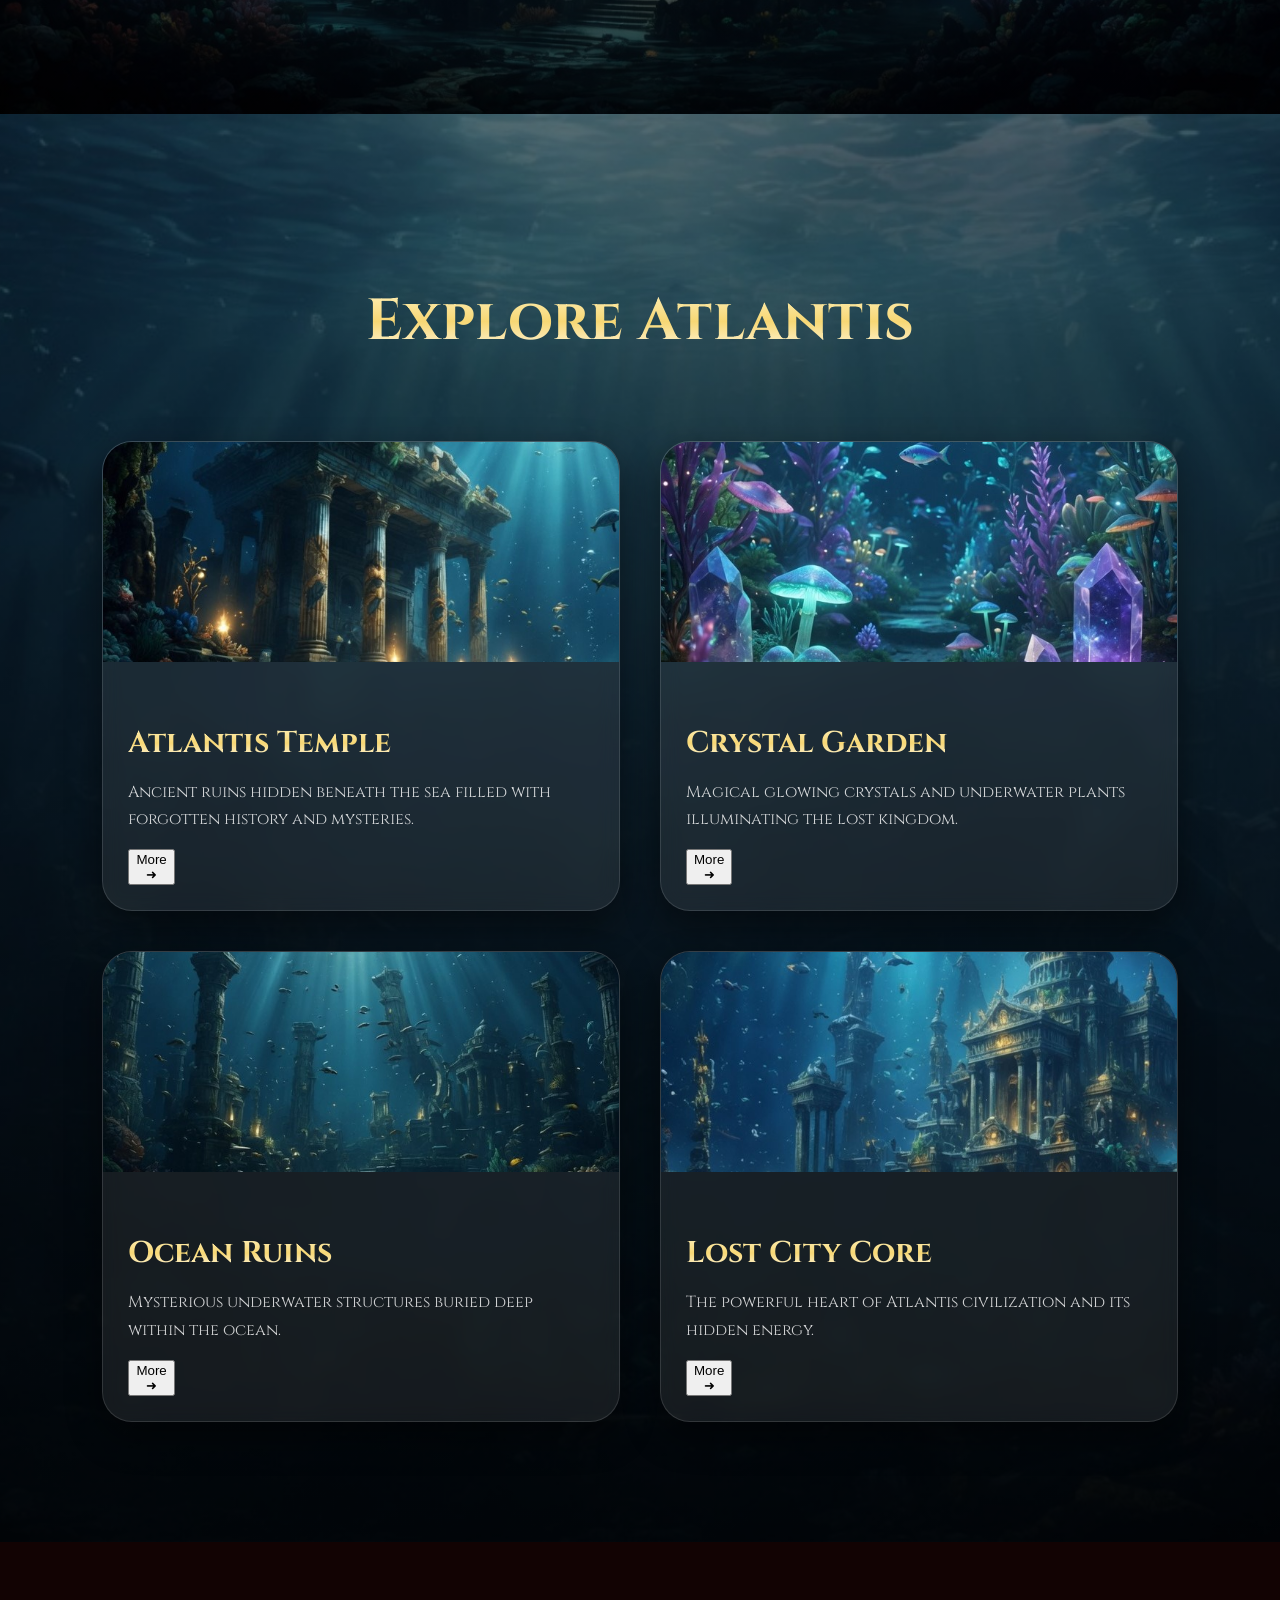
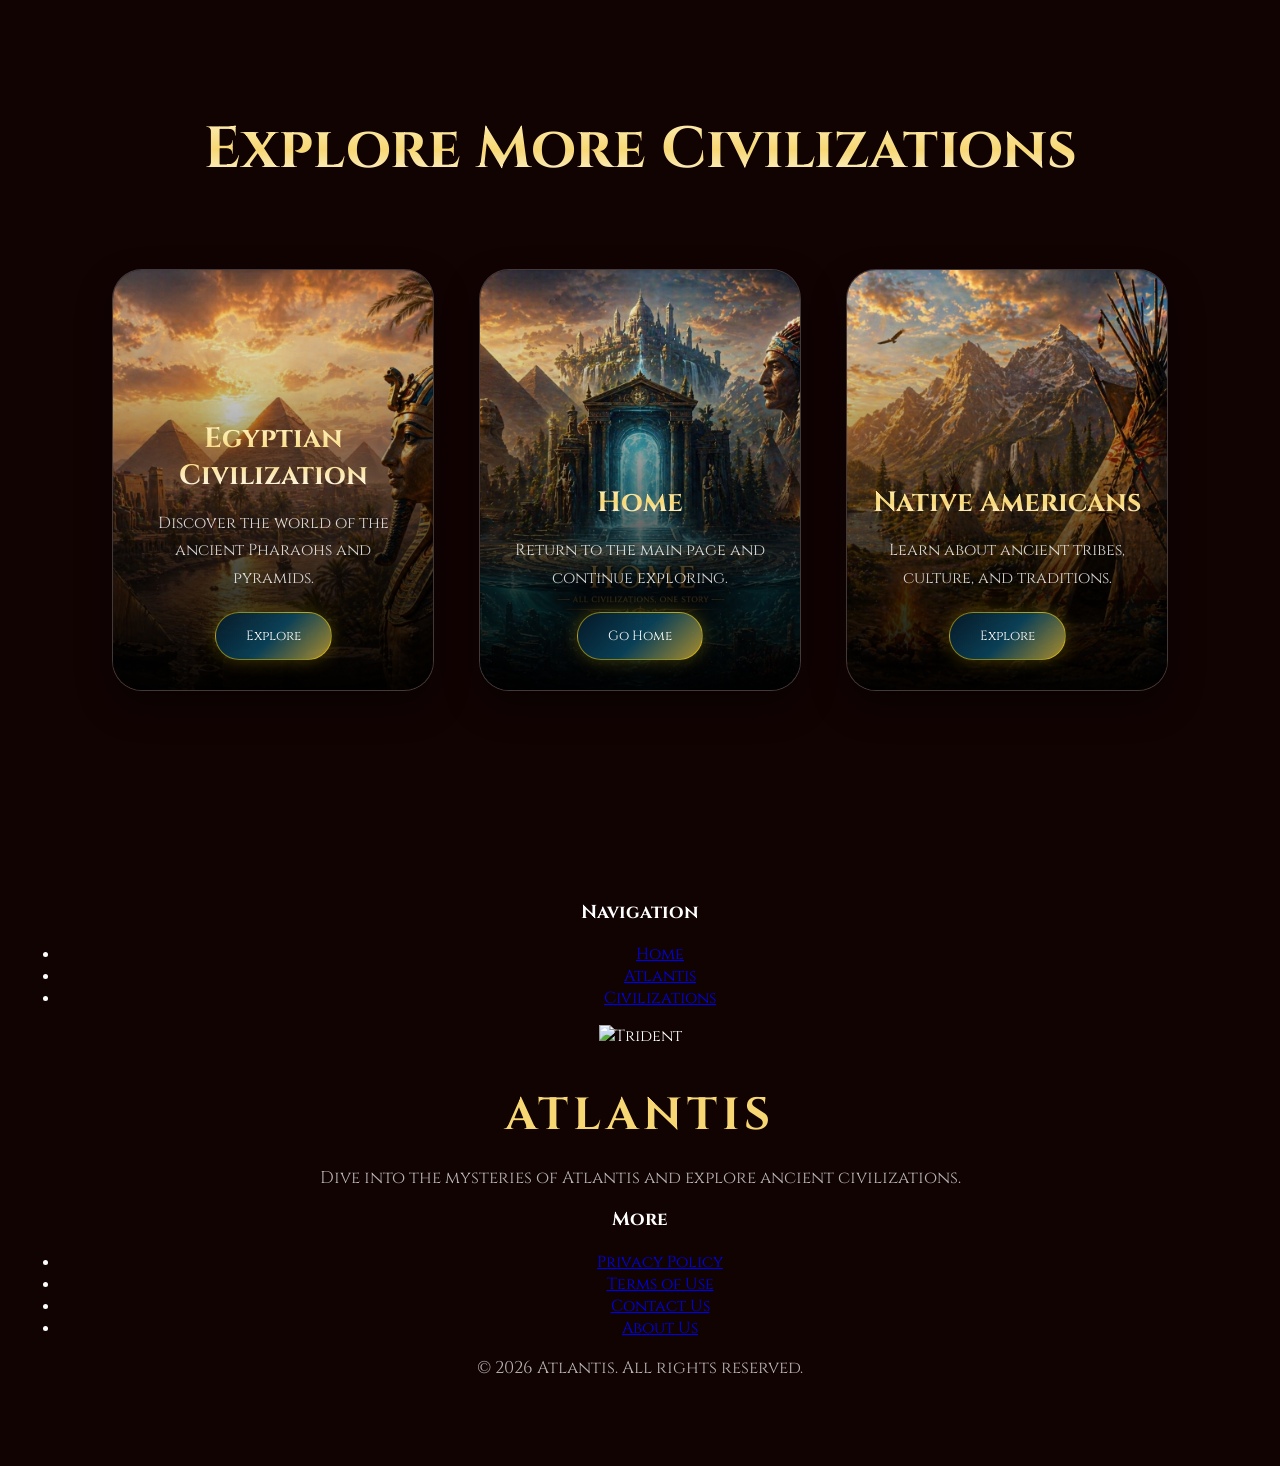
==== commit 0b35606c: "initial build of chatbot in native, rename photos and remove unnessesary images in chatbot" ====
--- a/Atlantis-Page/page.html
+++ b/Atlantis-Page/page.html
@@ -41,8 +41,8 @@
             <h2 class="brief-title">
                 The Lost Civilization
             </h2>
-            <span class="ai-reader" onclick="toggleAudio(this)">
-                🕪
+            <span class="ai-reader" onclick="toggleAudio(this)" style="cursor: pointer;">
+                🔊
             </span>
             <div class="audio-box">
                 <audio id="brief-audio" src="Media/AIReader.mp3"></audio>
@@ -59,67 +59,65 @@
     </section>
 
 
-    <section class="features-section">
-
-        <h2 class="section-title">
-            Explore Atlantis
-        </h2>
-        <div class="cards-container">
-
-            <div class="card" onclick="showPopup('popup1')">
-                <img src="Media/temple.jpeg" alt="Temple">
-                <div class="card-content">
-                    <h3 class="card-title">
-                        Atlantis Temple
-                    </h3>
-                    <p>
-                        Ancient ruins hidden beneath the sea filled with
-                        forgotten history and mysteries.
-                    </p>
-                </div>
-            </div>
-
-            <div class="card" onclick="showPopup('popup2')">
-                <img src="Media/crystal.jpeg" alt="Crystal Garden">
-                <div class="card-content">
-                    <h3 class="card-title">
-                        Crystal Garden
-                    </h3>
-                    <p>
-                        Magical glowing crystals and underwater plants
-                        illuminating the lost kingdom.
-                    </p>
-                </div>
-            </div>
-
-            <div class="card" onclick="showPopup('popup3')">
-                <img src="Media/ocean-ruins.jpeg" alt="Ocean Ruins">
-                <div class="card-content">
-                    <h3 class="card-title">
-                        Ocean Ruins
-                    </h3>
-                    <p>
-                        Mysterious underwater structures buried deep
-                        within the ocean.
-                    </p>
-                </div>
-            </div>
-
-            <div class="card" onclick="showPopup('popup4')">
-                <img src="Media/lost-city.jpeg" alt="Lost City Core">
-                <div class="card-content">
-                    <h3 class="card-title">
-                        Lost City Core
-                    </h3>
-                    <p>
-                        The powerful heart of Atlantis civilization
-                        and its hidden energy.
-                    </p>
-                </div>
-            </div>
-
-        </div>
-    </section>
+   <section class="features-section">
+    <h2 class="section-title">Explore Atlantis</h2>
+    
+    <div class="cards-container">
+
+        <!-- Card 1: Atlantis Temple -->
+        <div class="card">
+            <img src="Media/temple.jpeg" alt="Temple">
+            <div class="card-content">
+                <h3 class="card-title">Atlantis Temple</h3>
+                <p>Ancient ruins hidden beneath the sea filled with forgotten history and mysteries.</p>
+                <button class="more-btn" onclick="showPopup('popup1')">
+                    <span>More</span>
+                    <div class="arrow-circle">➜</div>
+                </button>
+            </div>
+        </div>
+
+        <!-- Card 2: Crystal Garden -->
+        <div class="card">
+            <img src="Media/crystal.jpeg" alt="Crystal Garden">
+            <div class="card-content">
+                <h3 class="card-title">Crystal Garden</h3>
+                <p>Magical glowing crystals and underwater plants illuminating the lost kingdom.</p>
+                <button class="more-btn" onclick="showPopup('popup2')">
+                    <span>More</span>
+                    <div class="arrow-circle">➜</div>
+                </button>
+            </div>
+        </div>
+
+        <!-- Card 3: Ocean Ruins -->
+        <div class="card">
+            <img src="Media/ocean-ruins.jpeg" alt="Ocean Ruins">
+            <div class="card-content">
+                <h3 class="card-title">Ocean Ruins</h3>
+                <p>Mysterious underwater structures buried deep within the ocean.</p>
+                <button class="more-btn" onclick="showPopup('popup3')">
+                    <span>More</span>
+                    <div class="arrow-circle">➜</div>
+                </button>
+            </div>
+        </div>
+
+        <!-- Card 4: Lost City Core -->
+        <div class="card">
+            <img src="Media/lost-city.jpeg" alt="Lost City Core">
+            <div class="card-content">
+                <h3 class="card-title">Lost City Core</h3>
+                <p>The powerful heart of Atlantis civilization and its hidden energy.</p>
+                <button class="more-btn" onclick="showPopup('popup4')">
+                    <span>More</span>
+                    <div class="arrow-circle">➜</div>
+                </button>
+            </div>
+        </div>
+
+    </div>
+</section>
 
 
     <section class="more-civilizations">
@@ -185,18 +183,48 @@
 
     </section>
 
-    <div class="last-section-bg">
-        <footer class="footer">
-            <h2 class="footer-title">
-                ATLANTIS
-            </h2>
-            <p>
-                Dive into the mysteries of Atlantis and explore
-                ancient civilizations.
-            </p>
-        </footer>
-
-    </div>
+  <div class="last-section-bg">
+    <footer class="footer">
+   
+        <div class="footer-container">
+            
+         
+            <div class="footer-column">
+                <h3>Navigation</h3>
+                <ul>
+                    <li><a href="#">Home</a></li>
+                    <li><a href="#">Atlantis</a></li>
+                    <li><a href="#">Civilizations</a></li>
+                </ul>
+            </div>
+
+        
+            <div class="footer-main">
+                <img src="Media/trident.png" alt="Trident" class="footer-icon">
+                <h2 class="footer-title">ATLANTIS</h2>
+                <p>Dive into the mysteries of Atlantis and explore ancient civilizations.</p>
+
+            </div>
+
+        
+            <div class="footer-column">
+                <h3>More</h3>
+                <ul>
+                    <li><a href="#">Privacy Policy</a></li>
+                    <li><a href="#">Terms of Use</a></li>
+                    <li><a href="#">Contact Us</a></li>
+                    <li><a href="#">About Us</a></li>
+                </ul>
+            </div>
+            
+        </div>
+
+      
+        <div class="footer-bottom">
+            <p>© 2026 Atlantis. All rights reserved.</p>
+        </div>
+    </footer>
+</div>
 
     <div class="popup" id="popup">
         <div class="popup-content">
@@ -218,7 +246,7 @@
     <!-- chatbot section here -->
 
     <div id="chatbot-icon">
-        <img src="../Chat-Bot/media/atlantis1.png" alt="bot">
+        <img src="../Chat-Bot/media/atlantis.png" alt="bot">
     </div>
 
     <div id="chatbot-container">
--- a/Atlantis-Page/chatbot_atlantis.css
+++ b/Atlantis-Page/chatbot_atlantis.css
@@ -0,0 +1,249 @@
+body {
+  margin: 0;
+  padding: 0;
+  background-color: #120303;
+}
+
+
+#chatbot-icon {
+  width: 125px;
+  height: 125px;
+  position: fixed;
+  bottom: 22px;
+  right: 12px;
+  display: flex;
+  justify-content: center;
+  border-radius: 15%;
+  align-items: center;
+
+  cursor: pointer;
+  overflow: hidden;
+  transition: all 0.3s ease;
+  animation: float 2s infinite ease-in-out;
+  z-index: 100000;
+}
+
+#chatbot-icon.hide {
+  opacity: 0;
+  transform: scale(0.4);
+  transition: all 0.3s ease;
+}
+
+#chatbot-icon img {
+  width: 90%;
+  height: 90%;
+  object-fit: contain;
+  filter: drop-shadow(0 0 5px rgba(255, 255, 255, 0.8));
+}
+
+
+#chatbot-container {
+  position: fixed;
+  bottom: 40px;
+  right: 30px;
+  width: 350px;
+  height: 460px;
+  border-radius: 18px;
+  box-shadow: 0 10px 40px rgba(0,0,0,0.6);
+  background: url("../Chat-Bot/media/atlantis_back.png") center/cover no-repeat;
+  display: flex;
+  flex-direction: column;
+  overflow: hidden;
+  opacity: 0;
+  transform: scale(0.3) translateY(80px);
+  transform-origin: bottom right;
+  pointer-events: none;
+  transition: all 0.35s cubic-bezier(0.22, 1, 0.36, 1);
+  z-index: 100000;
+}
+
+#chatbot-container.active {
+  opacity: 1;
+  transform: scale(1) translateY(0);
+  pointer-events: auto;
+}
+
+
+#chatbot-header {
+  background: linear-gradient(90deg, #0b2942, #263d55);
+  color: white;
+  padding: 10px 12px;
+  font-size: 17px;
+  font-weight: 600;
+  font-family: "Cinzel", serif;
+  display: flex;
+  justify-content: space-between;
+  align-items: center;
+}
+
+#close-btn {
+  background: none;
+  border: none;
+  font-size: 20px;
+  cursor: pointer;
+}
+
+#close-btn img {
+  filter: brightness(0) invert(1);
+  margin-top: 5px;
+  width: 22px;
+  height: 22px;
+  object-fit: contain;
+}
+
+
+#chatbot-body {
+  position: relative;
+  flex: 1;
+  padding: 10px;
+  overflow-y: auto;
+}
+
+#chat-bg {
+  position: absolute;
+  inset: 0;
+  background: url("../Chat-Bot/media/atlantis_back.png") center/cover cover no-repeat;
+  pointer-events: none;
+}
+
+#chatbot-messages {
+  display: flex;
+  position: relative;
+  flex-direction: column;
+  z-index: 1;
+}
+
+.message {
+  margin-bottom: 10px;
+  padding: 10px 12px;
+  border-radius: 12px;
+  max-width: 80%;
+  font-size: 15px;
+  line-height: 1.4;
+  font-family: "Poppins", sans-serif;
+}
+
+.message.user {
+  background-color: #012943;
+  color: white;
+  align-self: flex-end;
+}
+
+.message.bot {
+  background-color: #0a1d32;
+  color: white;
+  align-self: flex-start;
+}
+
+#chatbot-input-container {
+  display: flex;
+  padding: 8px 10px;
+  gap: 8px;
+  border-top: 1px solid #1a2f42;
+  background: linear-gradient(90deg, #1a2f42, #1f3145);
+  background-color: #1a2f42;
+  align-items: center;
+  box-sizing: border-box;
+  font-family: "Poppins", sans-serif;
+}
+
+#chatbot-input {
+  flex: 1;
+  padding: 10px 15px;
+  font-size: 15px;
+  border-radius: 20px;
+  background-color: #041323;
+  border: none;
+  color: white;
+  resize: none;
+  overflow-y: hidden;
+  min-height: auto;
+  line-height: 1.5;
+  font-family: "Poppins", sans-serif;
+}
+
+#chatbot-input:focus {
+  outline: none;
+  box-shadow: 0 0 8px #608196;
+}
+
+#send-btn {
+  margin: 0;
+  padding: 0;
+  display: flex;
+  align-items: center;
+  justify-content: center;
+  background: transparent;
+  border: none;
+  cursor: pointer;
+  transition: 0.3s;
+}
+
+#send-btn img {
+  width: 30px;
+  height: 30px;
+  object-fit: contain;
+  transition: opacity 0.2s;
+}
+
+#send-btn:hover img {
+  opacity: 1;
+}
+
+#send-btn:disabled {
+  cursor: not-allowed;
+  opacity: 0.4;
+  filter: grayscale(1);
+}
+
+#send-btn:not(:disabled):hover img {
+  opacity: 1;
+}
+
+.typing {
+  display: flex;
+  gap: 5px;
+  align-items: center;
+}
+
+.typing span {
+  width: 8px;
+  height: 8px;
+  background-color: #bbb;
+  border-radius: 50%;
+  display: inline-block;
+  animation: bounce 1.2s infinite ease-in-out;
+}
+
+.typing span:nth-child(2) {
+  animation-delay: 0.2s;
+}
+
+.typing span:nth-child(3) {
+  animation-delay: 0.4s;
+}
+
+@keyframes bounce {
+  0%, 80%, 100% {
+    transform: scale(0);
+    opacity: 0.3;
+  }
+  40% {
+    transform: scale(1);
+    opacity: 1;
+  }
+}
+
+@keyframes float {
+  0%,100% { transform: translateY(0); }
+  50% { transform: translateY(-6px); }
+}
+
+#chatbot-input:-webkit-autofill,
+#chatbot-input:-webkit-autofill:hover, 
+#chatbot-input:-webkit-autofill:focus {
+  -webkit-text-fill-color: white !important;
+  -webkit-box-shadow: 0 0 0px 1000px #041323 inset !important;
+  font-family: "Poppins", sans-serif !important;
+  transition: background-color 5000s ease-in-out 0s;
+}
